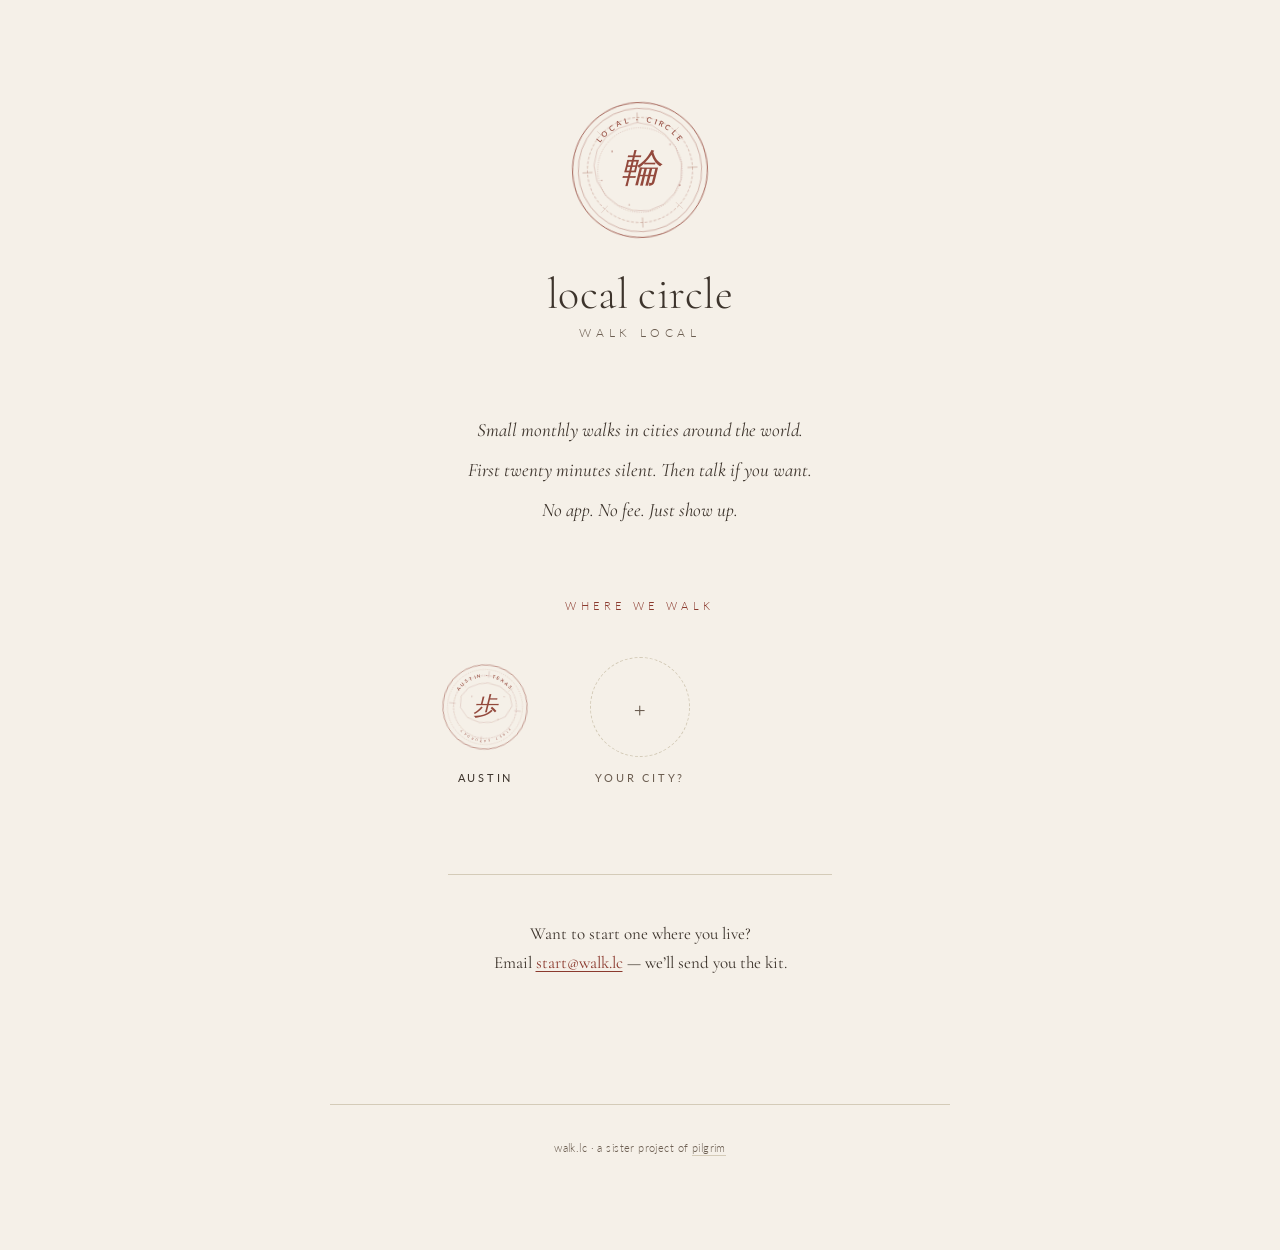
==== index.html @ 9b07ef4e "Scaffold walk.lc — homepage, Austin city page, BYO kit Implementation step 1 of the spec at ~/.claud" ====
<!DOCTYPE html>
<html lang="en">
<head>
  <meta charset="UTF-8">
  <meta name="viewport" content="width=device-width, initial-scale=1.0">
  <title>Local Circle — small monthly walks</title>
  <meta name="description" content="Local Circle. Small monthly walks in cities around the world. First twenty minutes silent. Then talk if you want. No app. No fee. Just show up.">

  <link rel="canonical" href="https://walk.lc">

  <meta property="og:title" content="Local Circle">
  <meta property="og:description" content="Small monthly walks in cities around the world. First twenty minutes silent. Then talk if you want. No app. No fee. Just show up.">
  <meta property="og:type" content="website">
  <meta property="og:url" content="https://walk.lc">

  <meta name="twitter:card" content="summary_large_image">
  <meta name="twitter:title" content="Local Circle">
  <meta name="twitter:description" content="Small monthly walks in cities around the world.">

  <link rel="preconnect" href="https://fonts.googleapis.com">
  <link rel="preconnect" href="https://fonts.gstatic.com" crossorigin>
  <link href="https://fonts.googleapis.com/css2?family=Cormorant+Garamond:ital,wght@0,300;0,400;1,400&family=Lato:wght@300;400;600&display=swap" rel="stylesheet">

  <link rel="stylesheet" href="/css/site.css">
</head>
<body>

  <!-- Inline SVG seal definitions. Static placeholders for v1; replaced by
       js/seal.js procedural renderer in implementation step 2. -->
  <svg width="0" height="0" style="position:absolute" aria-hidden="true">
    <defs>
      <filter id="brushy" x="-10%" y="-10%" width="120%" height="120%">
        <feTurbulence type="turbulence" baseFrequency="0.04" numOctaves="3" seed="11"/>
        <feDisplacementMap in="SourceGraphic" scale="1.5"/>
      </filter>

      <!-- Master seal: 輪 (circle/ring) at center, "LOCAL · CIRCLE" on top arc -->
      <symbol id="seal-master" viewBox="0 0 280 280">
        <g filter="url(#brushy)" transform="rotate(-3 140 140)">
          <circle cx="140" cy="140" r="118" fill="none" stroke="#8B3A2E" stroke-width="1.6" opacity="0.85"/>
          <circle cx="140" cy="140" r="108" fill="none" stroke="#8B3A2E" stroke-width="0.9" opacity="0.65"/>
          <circle cx="140" cy="140" r="92"  fill="none" stroke="#8B3A2E" stroke-width="0.9" opacity="0.55" stroke-dasharray="5 3"/>
          <circle cx="140" cy="140" r="74"  fill="none" stroke="#8B3A2E" stroke-width="0.7" opacity="0.45" stroke-dasharray="2 2"/>

          <line x1="140" y1="40"  x2="140" y2="56"  stroke="#8B3A2E" stroke-width="0.9" opacity="0.6" stroke-linecap="round"/>
          <line x1="140" y1="224" x2="140" y2="240" stroke="#8B3A2E" stroke-width="0.9" opacity="0.6" stroke-linecap="round"/>
          <line x1="40"  y1="140" x2="56"  y2="140" stroke="#8B3A2E" stroke-width="0.9" opacity="0.6" stroke-linecap="round"/>
          <line x1="224" y1="140" x2="240" y2="140" stroke="#8B3A2E" stroke-width="0.9" opacity="0.6" stroke-linecap="round"/>
          <line x1="69"  y1="69"  x2="80"  y2="80"  stroke="#8B3A2E" stroke-width="0.6" opacity="0.45" stroke-linecap="round"/>
          <line x1="200" y1="80"  x2="211" y2="69"  stroke="#8B3A2E" stroke-width="0.6" opacity="0.45" stroke-linecap="round"/>
          <line x1="69"  y1="211" x2="80"  y2="200" stroke="#8B3A2E" stroke-width="0.6" opacity="0.45" stroke-linecap="round"/>
          <line x1="200" y1="200" x2="211" y2="211" stroke="#8B3A2E" stroke-width="0.6" opacity="0.45" stroke-linecap="round"/>

          <polygon points="140,57 165,63 187,80 204,103 213,131 211,160 198,184 178,202 152,212 124,210 99,200 78,182 64,156 60,128 67,101 84,79 107,65 134,58"
                   fill="none" stroke="#8B3A2E" stroke-width="0.7" opacity="0.5"/>

          <circle cx="93"  cy="105" r="1.6" fill="#8B3A2E" opacity="0.45"/>
          <circle cx="195" cy="98"  r="1.4" fill="#8B3A2E" opacity="0.4"/>
          <circle cx="208" cy="170" r="1.6" fill="#8B3A2E" opacity="0.45"/>
          <circle cx="118" cy="200" r="1.4" fill="#8B3A2E" opacity="0.4"/>
          <circle cx="72"  cy="155" r="1.4" fill="#8B3A2E" opacity="0.4"/>
        </g>

        <text fill="#8B3A2E" font-family="Lato, system-ui, sans-serif" font-size="13" letter-spacing="5" font-weight="600" opacity="0.85">
          <textPath href="#seal-master-rim-top" startOffset="50%" text-anchor="middle">LOCAL  ·  CIRCLE</textPath>
        </text>
        <text x="140" y="160" text-anchor="middle" fill="#8B3A2E" font-family="'Cormorant Garamond', Georgia, serif" font-size="68" font-style="italic" filter="url(#brushy)" opacity="0.92">輪</text>
        <path id="seal-master-rim-top" d="M 56,140 A 84,84 0 0,1 224,140" fill="none"/>
      </symbol>

      <!-- Austin city seal: 歩 (walk) at center, "AUSTIN · TEXAS" on top arc, "FIRST SATURDAY" on bottom -->
      <symbol id="seal-austin" viewBox="0 0 280 280">
        <g filter="url(#brushy)" transform="rotate(7 140 140)">
          <circle cx="140" cy="140" r="118" fill="none" stroke="#8B3A2E" stroke-width="1.6" opacity="0.85"/>
          <circle cx="140" cy="140" r="105" fill="none" stroke="#8B3A2E" stroke-width="0.7" opacity="0.55" stroke-dasharray="3 3"/>
          <circle cx="140" cy="140" r="88"  fill="none" stroke="#8B3A2E" stroke-width="0.9" opacity="0.55" stroke-dasharray="6 2"/>

          <line x1="140" y1="40"  x2="140" y2="56"  stroke="#8B3A2E" stroke-width="0.9" opacity="0.6" stroke-linecap="round"/>
          <line x1="140" y1="224" x2="140" y2="240" stroke="#8B3A2E" stroke-width="0.9" opacity="0.6" stroke-linecap="round"/>
          <line x1="40"  y1="140" x2="56"  y2="140" stroke="#8B3A2E" stroke-width="0.9" opacity="0.6" stroke-linecap="round"/>
          <line x1="224" y1="140" x2="240" y2="140" stroke="#8B3A2E" stroke-width="0.9" opacity="0.6" stroke-linecap="round"/>
          <line x1="69"  y1="80"  x2="80"  y2="91"  stroke="#8B3A2E" stroke-width="0.6" opacity="0.45" stroke-linecap="round"/>
          <line x1="200" y1="89"  x2="211" y2="78"  stroke="#8B3A2E" stroke-width="0.6" opacity="0.45" stroke-linecap="round"/>

          <!-- Lady Bird Lake-shaped polygon -->
          <polygon points="140,72 175,78 205,98 215,128 200,160 165,180 130,185 95,175 72,150 70,118 88,92 115,78"
                   fill="none" stroke="#8B3A2E" stroke-width="0.8" opacity="0.55"/>

          <circle cx="100" cy="115" r="1.6" fill="#8B3A2E" opacity="0.45"/>
          <circle cx="190" cy="105" r="1.4" fill="#8B3A2E" opacity="0.4"/>
          <circle cx="180" cy="170" r="1.4" fill="#8B3A2E" opacity="0.4"/>
        </g>

        <text fill="#8B3A2E" font-family="Lato, system-ui, sans-serif" font-size="13" letter-spacing="5" font-weight="600" opacity="0.85">
          <textPath href="#seal-austin-rim-top" startOffset="50%" text-anchor="middle">AUSTIN  ·  TEXAS</textPath>
        </text>
        <text fill="#8B3A2E" font-family="Lato, system-ui, sans-serif" font-size="9" letter-spacing="6" font-weight="500" opacity="0.7">
          <textPath href="#seal-austin-rim-bot" startOffset="50%" text-anchor="middle">FIRST SATURDAY</textPath>
        </text>
        <text x="140" y="160" text-anchor="middle" fill="#8B3A2E" font-family="'Cormorant Garamond', Georgia, serif" font-size="68" font-style="italic" filter="url(#brushy)" opacity="0.92">歩</text>
        <path id="seal-austin-rim-top" d="M 56,140 A 84,84 0 0,1 224,140" fill="none"/>
        <path id="seal-austin-rim-bot" d="M 224,148 A 84,84 0 0,1 56,148" fill="none"/>
      </symbol>
    </defs>
  </svg>

  <main>

    <header class="hero">
      <svg class="hero-seal seal-master" role="img" aria-label="Local Circle seal"><use href="#seal-master"/></svg>
      <h1>local circle</h1>
      <p class="tagline">walk local</p>
    </header>

    <section class="manifesto">
      <p>Small monthly walks in cities around the world.</p>
      <p>First twenty minutes silent. Then talk if you want.</p>
      <p>No app. No fee. Just show up.</p>
    </section>

    <p class="section-label">where we walk</p>

    <div class="city-grid">
      <a class="city-tile" href="/austin/">
        <svg class="city-tile-seal" role="img" aria-label="Austin circle seal"><use href="#seal-austin"/></svg>
        <div class="city-tile-name">Austin</div>
      </a>
      <div class="city-tile empty" aria-hidden="true">
        <div class="city-tile-seal">+</div>
        <div class="city-tile-name">Your city?</div>
      </div>
    </div>

    <p class="start-cta">
      Want to start one where you live?<br>
      Email <a href="mailto:start@walk.lc">start@walk.lc</a> &mdash; we&rsquo;ll send you the kit.
    </p>

  </main>

  <footer>
    <p>walk.lc &middot; a sister project of <a href="https://pilgrimapp.org">pilgrim</a></p>
  </footer>

</body>
</html>
---- css/site.css ----
/* walk.lc — Local Circle. Warm-rust sibling to pilgrim-landing.
   Self-contained. Mirrors the typographic conventions of pilgrim-landing/circles.css. */

:root {
  /* Ink */
  --ink:       #2C241E;
  --ink-soft:  #3D342C;
  --ink-fog:   #6B5D50;

  /* Ground */
  --paper:     #F5F0E8;
  --paper-dim: #EFE7D5;
  --rule:      #D4CBB8;

  /* Accent — warm rust (cinnabar/sumi). The communal-sibling counterpart
     to pilgrim's cool sage. Used on seals and small accents only. */
  --accent:        #8B3A2E;
  --accent-tint:   rgba(139, 58, 46, 0.04);
  --accent-tint-2: rgba(139, 58, 46, 0.08);

  /* Type */
  --serif: "Cormorant Garamond", Georgia, "Times New Roman", serif;
  --sans:  "Lato", -apple-system, system-ui, sans-serif;

  /* Rhythm */
  --measure: 620px;
  --gutter:  clamp(24px, 5vw, 48px);
  --leading: 1.55;
}

@media (prefers-color-scheme: dark) {
  :root {
    --ink:           #EDE4CF;
    --ink-soft:      #D8CCAF;
    --ink-fog:       #958A7A;
    --paper:         #1E1913;
    --paper-dim:     #251F17;
    --rule:          #3A2F22;
    --accent:        #C8635A;
    --accent-tint:   rgba(200, 99, 90, 0.06);
    --accent-tint-2: rgba(200, 99, 90, 0.10);
  }
}

html {
  background: var(--paper);
}

body {
  background: var(--paper);
  color: var(--ink);
  font-family: var(--serif);
  font-size: 18px;
  line-height: var(--leading);
  -webkit-font-smoothing: antialiased;
  text-rendering: optimizeLegibility;
  margin: 0;
  padding: clamp(64px, 10vh, 140px) var(--gutter);
}

main {
  max-width: var(--measure);
  margin: 0 auto;
}

/* ----- Typography ----- */

h1 {
  font-size: clamp(32px, 6vw, 44px);
  line-height: 1.1;
  font-weight: 300;
  letter-spacing: 0.01em;
  color: var(--ink-soft);
  text-align: center;
  margin: 0;
}

h2 {
  font-size: clamp(18px, 2.4vw, 22px);
  line-height: 1.3;
  font-weight: 400;
  font-style: italic;
  color: var(--ink-soft);
  margin: 0 0 1.2em;
}

p {
  margin: 0 0 1em;
}

a {
  color: var(--accent);
  text-decoration: underline;
  text-underline-offset: 3px;
  text-decoration-thickness: 0.5px;
}

a:hover {
  text-decoration-thickness: 1px;
}

/* ----- Hero (homepage and city pages share these) ----- */

.hero {
  text-align: center;
  margin-bottom: clamp(48px, 8vh, 80px);
}

.hero-seal {
  display: block;
  margin: 0 auto 1.25rem;
}

.hero .seal-master    { width: clamp(120px, 20vw, 160px); height: clamp(120px, 20vw, 160px); }
.hero .seal-city      { width: clamp(160px, 26vw, 200px); height: clamp(160px, 26vw, 200px); }

.tagline {
  font-family: var(--sans);
  font-weight: 300;
  font-size: 12px;
  letter-spacing: 0.4em;
  text-transform: uppercase;
  color: var(--ink-fog);
  margin: 0.5em 0 0;
}

.subtitle {
  font-family: var(--sans);
  font-weight: 300;
  font-size: 12px;
  letter-spacing: 0.3em;
  text-transform: uppercase;
  color: var(--ink-fog);
  margin: 0.4em 0 0;
}

/* ----- Manifesto ----- */

.manifesto {
  text-align: center;
  font-size: clamp(17px, 1.8vw, 19px);
  font-style: italic;
  color: var(--ink-soft);
  max-width: 28rem;
  margin: clamp(32px, 5vh, 56px) auto;
  line-height: 1.6;
}

.manifesto p { margin: 0 0 0.5em; }
.manifesto p:last-child { margin-bottom: 0; }

/* ----- Section labels ----- */

.section-label {
  font-family: var(--sans);
  font-weight: 300;
  font-size: 11px;
  letter-spacing: 0.4em;
  text-transform: uppercase;
  color: var(--accent);
  text-align: center;
  margin: clamp(48px, 8vh, 80px) 0 clamp(20px, 3vh, 32px);
}

/* ----- City seal grid (homepage) ----- */

.city-grid {
  display: grid;
  grid-template-columns: repeat(3, 1fr);
  gap: clamp(8px, 2vw, 16px);
  max-width: 28rem;
  margin: 0 auto;
}

@media (max-width: 480px) {
  .city-grid { grid-template-columns: repeat(2, 1fr); }
}

.city-tile {
  text-align: center;
  padding: 1rem 0.5rem;
  border-radius: 4px;
  text-decoration: none;
  color: inherit;
  transition: background 0.2s;
}

.city-tile:hover { background: var(--accent-tint); text-decoration: none; }

.city-tile-seal {
  width: clamp(80px, 16vw, 100px);
  height: clamp(80px, 16vw, 100px);
  display: block;
  margin: 0 auto 0.75rem;
}

.city-tile-name {
  font-family: var(--sans);
  font-weight: 400;
  font-size: 11px;
  letter-spacing: 0.25em;
  text-transform: uppercase;
  color: var(--ink-soft);
}

.city-tile.empty .city-tile-seal {
  border: 1.5px dashed var(--rule);
  border-radius: 50%;
  display: flex;
  align-items: center;
  justify-content: center;
  font-family: var(--serif);
  font-size: 1.8rem;
  color: var(--ink-fog);
  font-weight: 300;
  box-sizing: border-box;
}

.city-tile.empty .city-tile-name { color: var(--ink-fog); }

/* ----- Start CTA (homepage) ----- */

.start-cta {
  text-align: center;
  font-size: clamp(15px, 1.6vw, 17px);
  color: var(--ink-soft);
  margin: clamp(48px, 8vh, 80px) auto 0;
  padding-top: clamp(32px, 5vh, 48px);
  border-top: 1px solid var(--rule);
  max-width: 24rem;
  line-height: 1.7;
}

/* ----- City page: poetry ----- */

.poetry {
  text-align: center;
  font-style: italic;
  font-size: clamp(17px, 1.8vw, 19px);
  color: var(--ink-soft);
  margin: clamp(40px, 6vh, 64px) auto;
  max-width: 26rem;
  line-height: 1.6;
}

.poetry .attribution {
  display: block;
  font-style: normal;
  font-family: var(--sans);
  font-weight: 300;
  font-size: 11px;
  letter-spacing: 0.25em;
  text-transform: uppercase;
  color: var(--accent);
  margin-top: 0.9rem;
}

/* ----- City page: rule + next walk ----- */

.rule-block {
  text-align: center;
  margin: clamp(40px, 6vh, 64px) 0;
}

.rule-block .rule {
  font-size: clamp(18px, 2vw, 21px);
  color: var(--ink);
  max-width: 22rem;
  margin: 0 auto 0.6em;
  line-height: 1.5;
}

.rule-block .next {
  font-family: var(--sans);
  font-weight: 400;
  font-size: 12px;
  letter-spacing: 0.3em;
  text-transform: uppercase;
  color: var(--accent);
  margin: 0;
}

.rule-block .meta {
  font-family: var(--sans);
  font-weight: 300;
  font-size: 12px;
  letter-spacing: 0.04em;
  color: var(--ink-fog);
  margin-top: 0.6em;
}

.rule-block .meta a {
  color: var(--ink-fog);
  text-decoration: none;
  border-bottom: 1px solid var(--rule);
  padding-bottom: 1px;
}

/* ----- City page: practical block ----- */

.practical {
  background: var(--accent-tint);
  border-radius: 4px;
  padding: clamp(20px, 3vh, 28px) clamp(20px, 3vw, 32px);
  margin: clamp(32px, 5vh, 48px) 0;
  font-family: var(--sans);
  font-weight: 300;
  font-size: 14px;
  line-height: 1.7;
  color: var(--ink-soft);
}

.practical dl { margin: 0; }

.practical dt {
  text-transform: uppercase;
  letter-spacing: 0.25em;
  font-size: 10px;
  font-weight: 400;
  color: var(--accent);
  margin-top: 1em;
}

.practical dt:first-child { margin-top: 0; }

.practical dd {
  margin: 0.2em 0 0;
  font-size: 14px;
}

.practical .secondary {
  font-size: 11px;
  letter-spacing: 0.04em;
  color: var(--ink-fog);
  margin-top: 0.3em;
}

.practical .secondary a {
  color: var(--ink-fog);
  text-decoration: none;
  border-bottom: 1px solid var(--rule);
  padding-bottom: 1px;
}

.practical .phone {
  font-variant-numeric: tabular-nums;
  white-space: nowrap;
}

/* ----- City page: subscribe CTA ----- */

.subscribe-cta {
  text-align: center;
  font-family: var(--sans);
  font-weight: 300;
  font-size: 14px;
  color: var(--ink-soft);
  margin: clamp(32px, 5vh, 48px) auto 0;
  line-height: 1.8;
  max-width: 26rem;
}

.subscribe-cta .quiet {
  font-size: 11px;
  letter-spacing: 0.04em;
  color: var(--ink-fog);
}

/* ----- Start page (BYO kit) ----- */

.kit-section {
  margin-top: clamp(48px, 8vh, 80px);
}

.kit-section h2 {
  font-style: italic;
  text-align: left;
}

.kit-section p,
.kit-section li {
  font-size: clamp(16px, 1.7vw, 18px);
  color: var(--ink-soft);
}

.kit-section ul {
  list-style: none;
  padding: 0;
  margin: 0;
}

.kit-section li {
  margin: 0 0 0.9em;
  padding-left: 1.2em;
  position: relative;
}

.kit-section li::before {
  content: "·";
  position: absolute;
  left: 0;
  color: var(--accent);
  font-size: 1.6em;
  line-height: 1;
  top: -0.05em;
}

.kit-section .template {
  background: var(--accent-tint);
  border-left: 2px solid var(--accent);
  padding: 1em 1.25em;
  margin: 1em 0;
  font-family: var(--sans);
  font-weight: 300;
  font-size: 14px;
  white-space: pre-wrap;
  color: var(--ink-soft);
}

/* ----- Footer ----- */

footer {
  max-width: var(--measure);
  margin: clamp(96px, 14vh, 160px) auto 0;
  padding-top: 2em;
  border-top: 1px solid var(--rule);
  text-align: center;
}

footer p {
  font-family: var(--sans);
  font-weight: 300;
  font-size: 10.5px;
  line-height: 1.4;
  letter-spacing: 0.04em;
  color: var(--ink-fog);
  text-transform: lowercase;
  margin: 0 0 0.4em;
}

footer a {
  color: var(--ink-fog);
  text-decoration: none;
  border-bottom: 1px solid var(--rule);
  padding-bottom: 1px;
}

/* ----- Reduced motion ----- */

@media (prefers-reduced-motion: reduce) {
  * {
    animation-duration: 0s !important;
    transition-duration: 0s !important;
  }
}
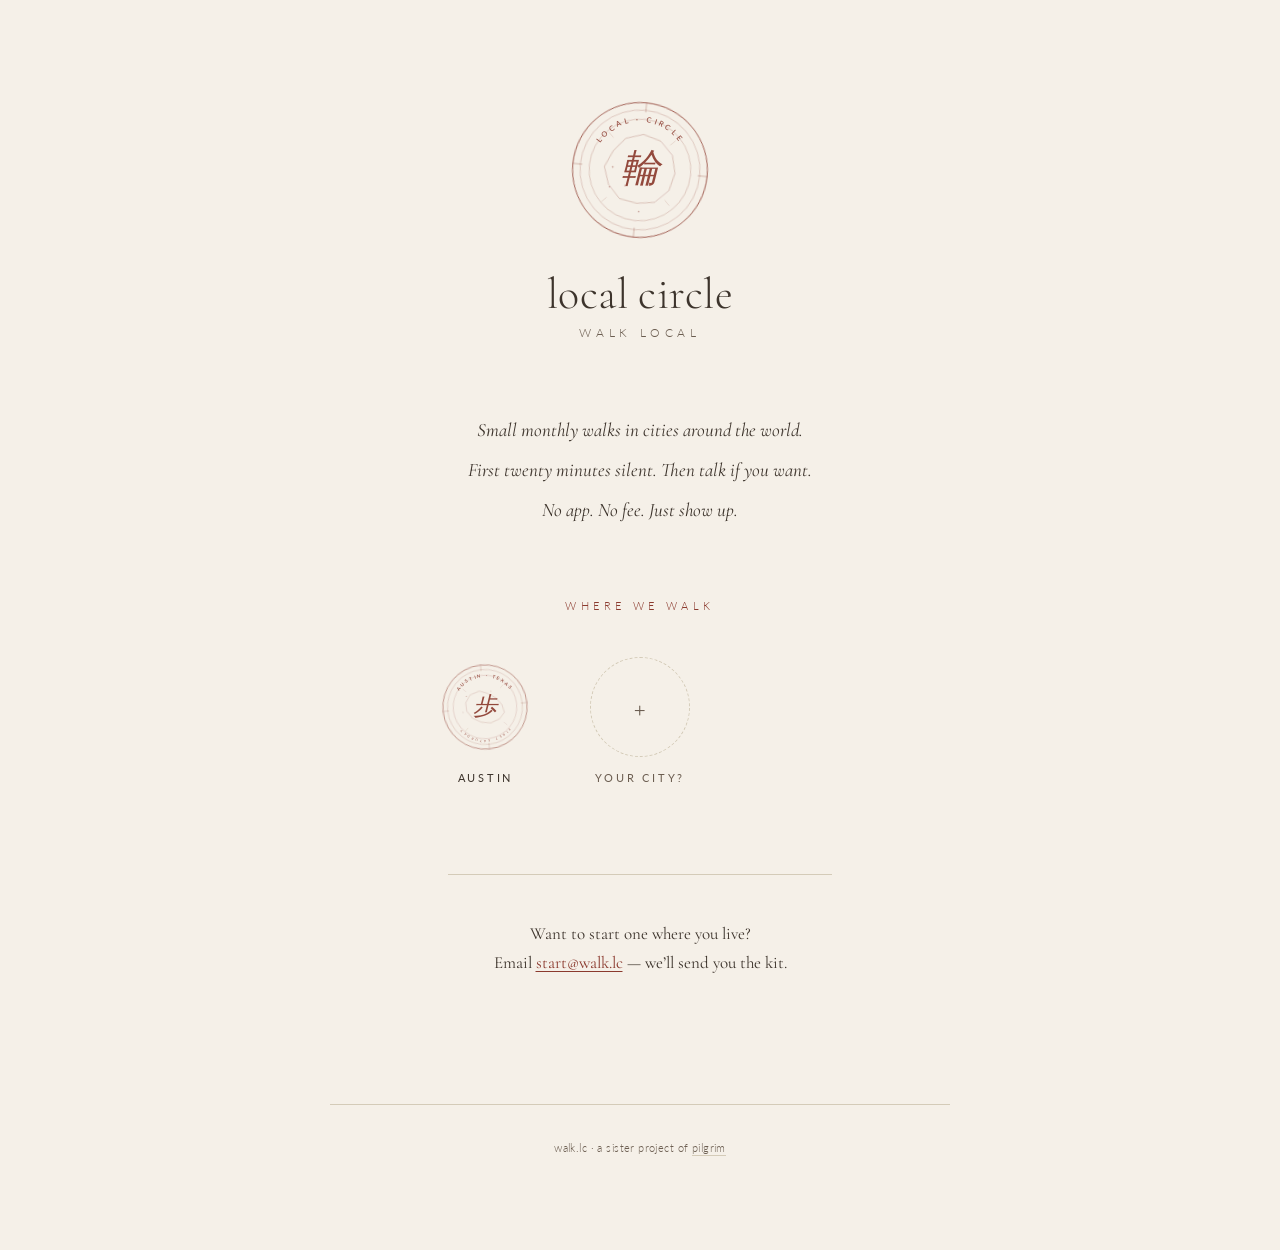
==== commit 8d5db976: "Port procedural seal renderer Implementation step 2: replace the inline static SVG seals with js/sea" ====
--- a/index.html
+++ b/index.html
@@ -25,89 +25,10 @@
 </head>
 <body>
 
-  <!-- Inline SVG seal definitions. Static placeholders for v1; replaced by
-       js/seal.js procedural renderer in implementation step 2. -->
-  <svg width="0" height="0" style="position:absolute" aria-hidden="true">
-    <defs>
-      <filter id="brushy" x="-10%" y="-10%" width="120%" height="120%">
-        <feTurbulence type="turbulence" baseFrequency="0.04" numOctaves="3" seed="11"/>
-        <feDisplacementMap in="SourceGraphic" scale="1.5"/>
-      </filter>
-
-      <!-- Master seal: 輪 (circle/ring) at center, "LOCAL · CIRCLE" on top arc -->
-      <symbol id="seal-master" viewBox="0 0 280 280">
-        <g filter="url(#brushy)" transform="rotate(-3 140 140)">
-          <circle cx="140" cy="140" r="118" fill="none" stroke="#8B3A2E" stroke-width="1.6" opacity="0.85"/>
-          <circle cx="140" cy="140" r="108" fill="none" stroke="#8B3A2E" stroke-width="0.9" opacity="0.65"/>
-          <circle cx="140" cy="140" r="92"  fill="none" stroke="#8B3A2E" stroke-width="0.9" opacity="0.55" stroke-dasharray="5 3"/>
-          <circle cx="140" cy="140" r="74"  fill="none" stroke="#8B3A2E" stroke-width="0.7" opacity="0.45" stroke-dasharray="2 2"/>
-
-          <line x1="140" y1="40"  x2="140" y2="56"  stroke="#8B3A2E" stroke-width="0.9" opacity="0.6" stroke-linecap="round"/>
-          <line x1="140" y1="224" x2="140" y2="240" stroke="#8B3A2E" stroke-width="0.9" opacity="0.6" stroke-linecap="round"/>
-          <line x1="40"  y1="140" x2="56"  y2="140" stroke="#8B3A2E" stroke-width="0.9" opacity="0.6" stroke-linecap="round"/>
-          <line x1="224" y1="140" x2="240" y2="140" stroke="#8B3A2E" stroke-width="0.9" opacity="0.6" stroke-linecap="round"/>
-          <line x1="69"  y1="69"  x2="80"  y2="80"  stroke="#8B3A2E" stroke-width="0.6" opacity="0.45" stroke-linecap="round"/>
-          <line x1="200" y1="80"  x2="211" y2="69"  stroke="#8B3A2E" stroke-width="0.6" opacity="0.45" stroke-linecap="round"/>
-          <line x1="69"  y1="211" x2="80"  y2="200" stroke="#8B3A2E" stroke-width="0.6" opacity="0.45" stroke-linecap="round"/>
-          <line x1="200" y1="200" x2="211" y2="211" stroke="#8B3A2E" stroke-width="0.6" opacity="0.45" stroke-linecap="round"/>
-
-          <polygon points="140,57 165,63 187,80 204,103 213,131 211,160 198,184 178,202 152,212 124,210 99,200 78,182 64,156 60,128 67,101 84,79 107,65 134,58"
-                   fill="none" stroke="#8B3A2E" stroke-width="0.7" opacity="0.5"/>
-
-          <circle cx="93"  cy="105" r="1.6" fill="#8B3A2E" opacity="0.45"/>
-          <circle cx="195" cy="98"  r="1.4" fill="#8B3A2E" opacity="0.4"/>
-          <circle cx="208" cy="170" r="1.6" fill="#8B3A2E" opacity="0.45"/>
-          <circle cx="118" cy="200" r="1.4" fill="#8B3A2E" opacity="0.4"/>
-          <circle cx="72"  cy="155" r="1.4" fill="#8B3A2E" opacity="0.4"/>
-        </g>
-
-        <text fill="#8B3A2E" font-family="Lato, system-ui, sans-serif" font-size="13" letter-spacing="5" font-weight="600" opacity="0.85">
-          <textPath href="#seal-master-rim-top" startOffset="50%" text-anchor="middle">LOCAL  ·  CIRCLE</textPath>
-        </text>
-        <text x="140" y="160" text-anchor="middle" fill="#8B3A2E" font-family="'Cormorant Garamond', Georgia, serif" font-size="68" font-style="italic" filter="url(#brushy)" opacity="0.92">輪</text>
-        <path id="seal-master-rim-top" d="M 56,140 A 84,84 0 0,1 224,140" fill="none"/>
-      </symbol>
-
-      <!-- Austin city seal: 歩 (walk) at center, "AUSTIN · TEXAS" on top arc, "FIRST SATURDAY" on bottom -->
-      <symbol id="seal-austin" viewBox="0 0 280 280">
-        <g filter="url(#brushy)" transform="rotate(7 140 140)">
-          <circle cx="140" cy="140" r="118" fill="none" stroke="#8B3A2E" stroke-width="1.6" opacity="0.85"/>
-          <circle cx="140" cy="140" r="105" fill="none" stroke="#8B3A2E" stroke-width="0.7" opacity="0.55" stroke-dasharray="3 3"/>
-          <circle cx="140" cy="140" r="88"  fill="none" stroke="#8B3A2E" stroke-width="0.9" opacity="0.55" stroke-dasharray="6 2"/>
-
-          <line x1="140" y1="40"  x2="140" y2="56"  stroke="#8B3A2E" stroke-width="0.9" opacity="0.6" stroke-linecap="round"/>
-          <line x1="140" y1="224" x2="140" y2="240" stroke="#8B3A2E" stroke-width="0.9" opacity="0.6" stroke-linecap="round"/>
-          <line x1="40"  y1="140" x2="56"  y2="140" stroke="#8B3A2E" stroke-width="0.9" opacity="0.6" stroke-linecap="round"/>
-          <line x1="224" y1="140" x2="240" y2="140" stroke="#8B3A2E" stroke-width="0.9" opacity="0.6" stroke-linecap="round"/>
-          <line x1="69"  y1="80"  x2="80"  y2="91"  stroke="#8B3A2E" stroke-width="0.6" opacity="0.45" stroke-linecap="round"/>
-          <line x1="200" y1="89"  x2="211" y2="78"  stroke="#8B3A2E" stroke-width="0.6" opacity="0.45" stroke-linecap="round"/>
-
-          <!-- Lady Bird Lake-shaped polygon -->
-          <polygon points="140,72 175,78 205,98 215,128 200,160 165,180 130,185 95,175 72,150 70,118 88,92 115,78"
-                   fill="none" stroke="#8B3A2E" stroke-width="0.8" opacity="0.55"/>
-
-          <circle cx="100" cy="115" r="1.6" fill="#8B3A2E" opacity="0.45"/>
-          <circle cx="190" cy="105" r="1.4" fill="#8B3A2E" opacity="0.4"/>
-          <circle cx="180" cy="170" r="1.4" fill="#8B3A2E" opacity="0.4"/>
-        </g>
-
-        <text fill="#8B3A2E" font-family="Lato, system-ui, sans-serif" font-size="13" letter-spacing="5" font-weight="600" opacity="0.85">
-          <textPath href="#seal-austin-rim-top" startOffset="50%" text-anchor="middle">AUSTIN  ·  TEXAS</textPath>
-        </text>
-        <text fill="#8B3A2E" font-family="Lato, system-ui, sans-serif" font-size="9" letter-spacing="6" font-weight="500" opacity="0.7">
-          <textPath href="#seal-austin-rim-bot" startOffset="50%" text-anchor="middle">FIRST SATURDAY</textPath>
-        </text>
-        <text x="140" y="160" text-anchor="middle" fill="#8B3A2E" font-family="'Cormorant Garamond', Georgia, serif" font-size="68" font-style="italic" filter="url(#brushy)" opacity="0.92">歩</text>
-        <path id="seal-austin-rim-top" d="M 56,140 A 84,84 0 0,1 224,140" fill="none"/>
-        <path id="seal-austin-rim-bot" d="M 224,148 A 84,84 0 0,1 56,148" fill="none"/>
-      </symbol>
-    </defs>
-  </svg>
-
   <main>
 
     <header class="hero">
-      <svg class="hero-seal seal-master" role="img" aria-label="Local Circle seal"><use href="#seal-master"/></svg>
+      <div class="hero-seal seal-master" data-seal="master"></div>
       <h1>local circle</h1>
       <p class="tagline">walk local</p>
     </header>
@@ -120,11 +41,8 @@
 
     <p class="section-label">where we walk</p>
 
-    <div class="city-grid">
-      <a class="city-tile" href="/austin/">
-        <svg class="city-tile-seal" role="img" aria-label="Austin circle seal"><use href="#seal-austin"/></svg>
-        <div class="city-tile-name">Austin</div>
-      </a>
+    <div class="city-grid" id="city-grid">
+      <!-- City tiles rendered from #cities-data -->
       <div class="city-tile empty" aria-hidden="true">
         <div class="city-tile-seal">+</div>
         <div class="city-tile-name">Your city?</div>
@@ -142,5 +60,76 @@
     <p>walk.lc &middot; a sister project of <a href="https://pilgrimapp.org">pilgrim</a></p>
   </footer>
 
+  <script id="cities-data" type="application/json">
+    [
+      {
+        "slug": "austin",
+        "name": "Austin",
+        "state": "Texas",
+        "kanji": "歩",
+        "lat": 30.27,
+        "lng": -97.74,
+        "loop": [
+          [30.2728, -97.7506],
+          [30.2716, -97.7475],
+          [30.2691, -97.7437],
+          [30.2658, -97.7414],
+          [30.2625, -97.7407],
+          [30.2599, -97.7430],
+          [30.2585, -97.7470],
+          [30.2592, -97.7510],
+          [30.2613, -97.7547],
+          [30.2647, -97.7569],
+          [30.2683, -97.7570],
+          [30.2715, -97.7548]
+        ],
+        "cadence": { "pattern": "first-saturday", "time": "08:00", "tz": "America/Chicago" }
+      }
+    ]
+  </script>
+
+  <script src="/js/seal.js"></script>
+  <script>
+    // Render the homepage city tiles from #cities-data using the seal renderer.
+    (function() {
+      function ready(cb) {
+        if (document.readyState === 'loading') {
+          document.addEventListener('DOMContentLoaded', cb);
+        } else {
+          cb();
+        }
+      }
+      ready(function() {
+        var dataEl = document.getElementById('cities-data');
+        var grid   = document.getElementById('city-grid');
+        if (!dataEl || !grid || !window.LocalCircleSeal) return;
+
+        var cities;
+        try { cities = JSON.parse(dataEl.textContent); }
+        catch (err) { console.error('[homepage] failed to parse cities-data:', err); return; }
+
+        var emptyTile = grid.querySelector('.city-tile.empty');
+
+        cities.forEach(function(city) {
+          var tile = document.createElement('a');
+          tile.className = 'city-tile';
+          tile.href = '/' + city.slug + '/';
+
+          var sealHolder = document.createElement('div');
+          sealHolder.className = 'city-tile-seal';
+          tile.appendChild(sealHolder);
+
+          var name = document.createElement('div');
+          name.className = 'city-tile-name';
+          name.textContent = city.name;
+          tile.appendChild(name);
+
+          grid.insertBefore(tile, emptyTile);
+          window.LocalCircleSeal.renderCitySeal(sealHolder, city);
+        });
+      });
+    })();
+  </script>
+
 </body>
 </html>
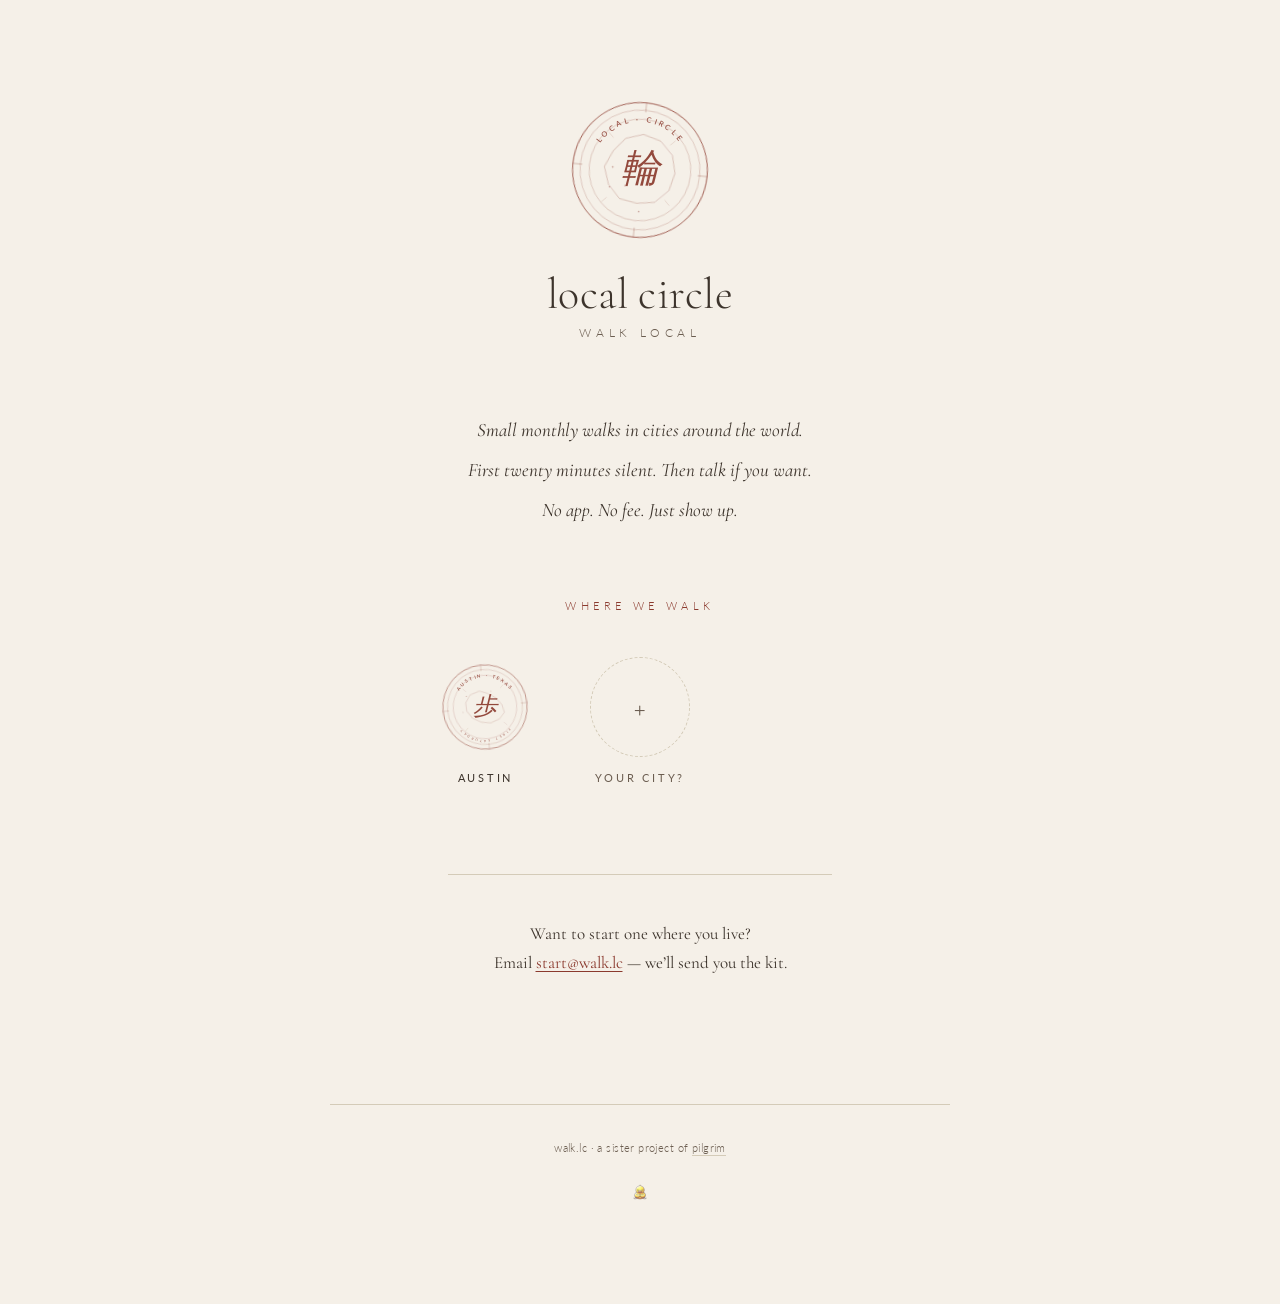
==== commit 8e4b6859: "Add rubberduck footer easter egg + /rubberduck/ mirror page Tiny duck icon in the homepage footer (s" ====
--- a/index.html
+++ b/index.html
@@ -6,29 +6,60 @@
   <title>Local Circle — small monthly walks</title>
   <meta name="description" content="Local Circle. Small monthly walks in cities around the world. First twenty minutes silent. Then talk if you want. No app. No fee. Just show up.">
 
-  <link rel="canonical" href="https://walk.lc">
+  <link rel="canonical" href="https://walk.lc/">
 
   <meta property="og:title" content="Local Circle">
   <meta property="og:description" content="Small monthly walks in cities around the world. First twenty minutes silent. Then talk if you want. No app. No fee. Just show up.">
   <meta property="og:type" content="website">
-  <meta property="og:url" content="https://walk.lc">
+  <meta property="og:url" content="https://walk.lc/">
+  <meta property="og:site_name" content="Local Circle">
+  <meta property="og:locale" content="en_US">
+  <meta property="og:image" content="https://walk.lc/assets/og/walk-lc.png">
+  <meta property="og:image:width" content="1200">
+  <meta property="og:image:height" content="630">
+  <meta property="og:image:alt" content="Local Circle — small monthly walks in cities around the world">
 
   <meta name="twitter:card" content="summary_large_image">
   <meta name="twitter:title" content="Local Circle">
   <meta name="twitter:description" content="Small monthly walks in cities around the world.">
+  <meta name="twitter:image" content="https://walk.lc/assets/og/walk-lc.png">
+  <meta name="twitter:image:alt" content="Local Circle — small monthly walks in cities around the world">
+
+  <link rel="icon" href="/assets/favicon.svg" type="image/svg+xml">
+  <link rel="icon" href="/assets/favicon-32.png" sizes="32x32" type="image/png">
+  <link rel="icon" href="/assets/favicon-16.png" sizes="16x16" type="image/png">
+  <link rel="apple-touch-icon" href="/assets/apple-touch-icon.png">
 
   <link rel="preconnect" href="https://fonts.googleapis.com">
   <link rel="preconnect" href="https://fonts.gstatic.com" crossorigin>
   <link href="https://fonts.googleapis.com/css2?family=Cormorant+Garamond:ital,wght@0,300;0,400;1,400&family=Lato:wght@300;400;600&display=swap" rel="stylesheet">
 
   <link rel="stylesheet" href="/css/site.css">
+
+  <link rel="sitemap" type="application/xml" href="/sitemap.xml">
+
+  <script type="application/ld+json">
+  {
+    "@context": "https://schema.org",
+    "@type": "Organization",
+    "name": "Local Circle",
+    "alternateName": "Walk Local",
+    "url": "https://walk.lc/",
+    "logo": "https://walk.lc/assets/apple-touch-icon.png",
+    "description": "Small monthly walks in cities around the world. First twenty minutes silent. Then talk if you want.",
+    "sameAs": ["https://pilgrimapp.org"],
+    "email": "start@walk.lc"
+  }
+  </script>
+
+  <script defer src="https://analytics.walktalkmeditate.org/script.js" data-website-id="1ba0555d-f610-4cc4-bd1d-35c4b710ee3e"></script>
 </head>
 <body>
 
   <main>
 
     <header class="hero">
-      <div class="hero-seal seal-master" data-seal="master"></div>
+      <div class="hero-seal seal-master" data-seal="master" aria-hidden="true"></div>
       <h1>local circle</h1>
       <p class="tagline">walk local</p>
     </header>
@@ -58,6 +89,10 @@
 
   <footer>
     <p>walk.lc &middot; a sister project of <a href="https://pilgrimapp.org">pilgrim</a></p>
+    <a class="footer-duck" href="/rubberduck/" aria-label="a question cannot be asked unless there is already the potentiality of the answer">
+      <img class="footer-duck-static" src="/assets/duck/duck-24.png" srcset="/assets/duck/duck-24.png 1x, /assets/duck/duck-48.png 2x" width="24" height="24" alt="">
+      <img class="footer-duck-animated" src="/assets/duck/duck.gif" width="24" height="24" alt="" loading="lazy">
+    </a>
   </footer>
 
   <script id="cities-data" type="application/json">
@@ -117,6 +152,7 @@
 
           var sealHolder = document.createElement('div');
           sealHolder.className = 'city-tile-seal';
+          sealHolder.setAttribute('aria-hidden', 'true');
           tile.appendChild(sealHolder);
 
           var name = document.createElement('div');
--- a/css/site.css
+++ b/css/site.css
@@ -99,6 +99,20 @@
   text-decoration-thickness: 1px;
 }
 
+a:focus-visible,
+button:focus-visible {
+  outline: 2px solid var(--accent);
+  outline-offset: 3px;
+  border-radius: 2px;
+}
+
+.city-tile:focus-visible {
+  outline: 2px solid var(--accent);
+  outline-offset: 4px;
+  background: var(--accent-tint);
+  text-decoration: none;
+}
+
 /* ----- Hero (homepage and city pages share these) ----- */
 
 .hero {
@@ -445,6 +459,55 @@
   padding-bottom: 1px;
 }
 
+.footer-duck {
+  display: inline-block;
+  margin-top: 1.25rem;
+  opacity: 0.6;
+  transition: opacity 300ms ease;
+  line-height: 0;
+  text-decoration: none;
+  border-bottom: none;
+  position: relative;
+  width: 24px;
+  height: 24px;
+}
+
+.footer-duck:hover,
+.footer-duck:focus,
+.footer-duck:focus-visible {
+  border-bottom-color: transparent;
+}
+
+.footer-duck img {
+  display: block;
+  width: 24px;
+  height: 24px;
+  position: absolute;
+  top: 0;
+  left: 0;
+  transition: opacity 250ms ease;
+}
+
+.footer-duck .footer-duck-animated {
+  opacity: 0;
+}
+
+.footer-duck:hover,
+.footer-duck:focus-visible {
+  opacity: 1;
+  outline: none;
+}
+
+.footer-duck:hover .footer-duck-static,
+.footer-duck:focus-visible .footer-duck-static {
+  opacity: 0;
+}
+
+.footer-duck:hover .footer-duck-animated,
+.footer-duck:focus-visible .footer-duck-animated {
+  opacity: 1;
+}
+
 /* ----- Reduced motion ----- */
 
 @media (prefers-reduced-motion: reduce) {
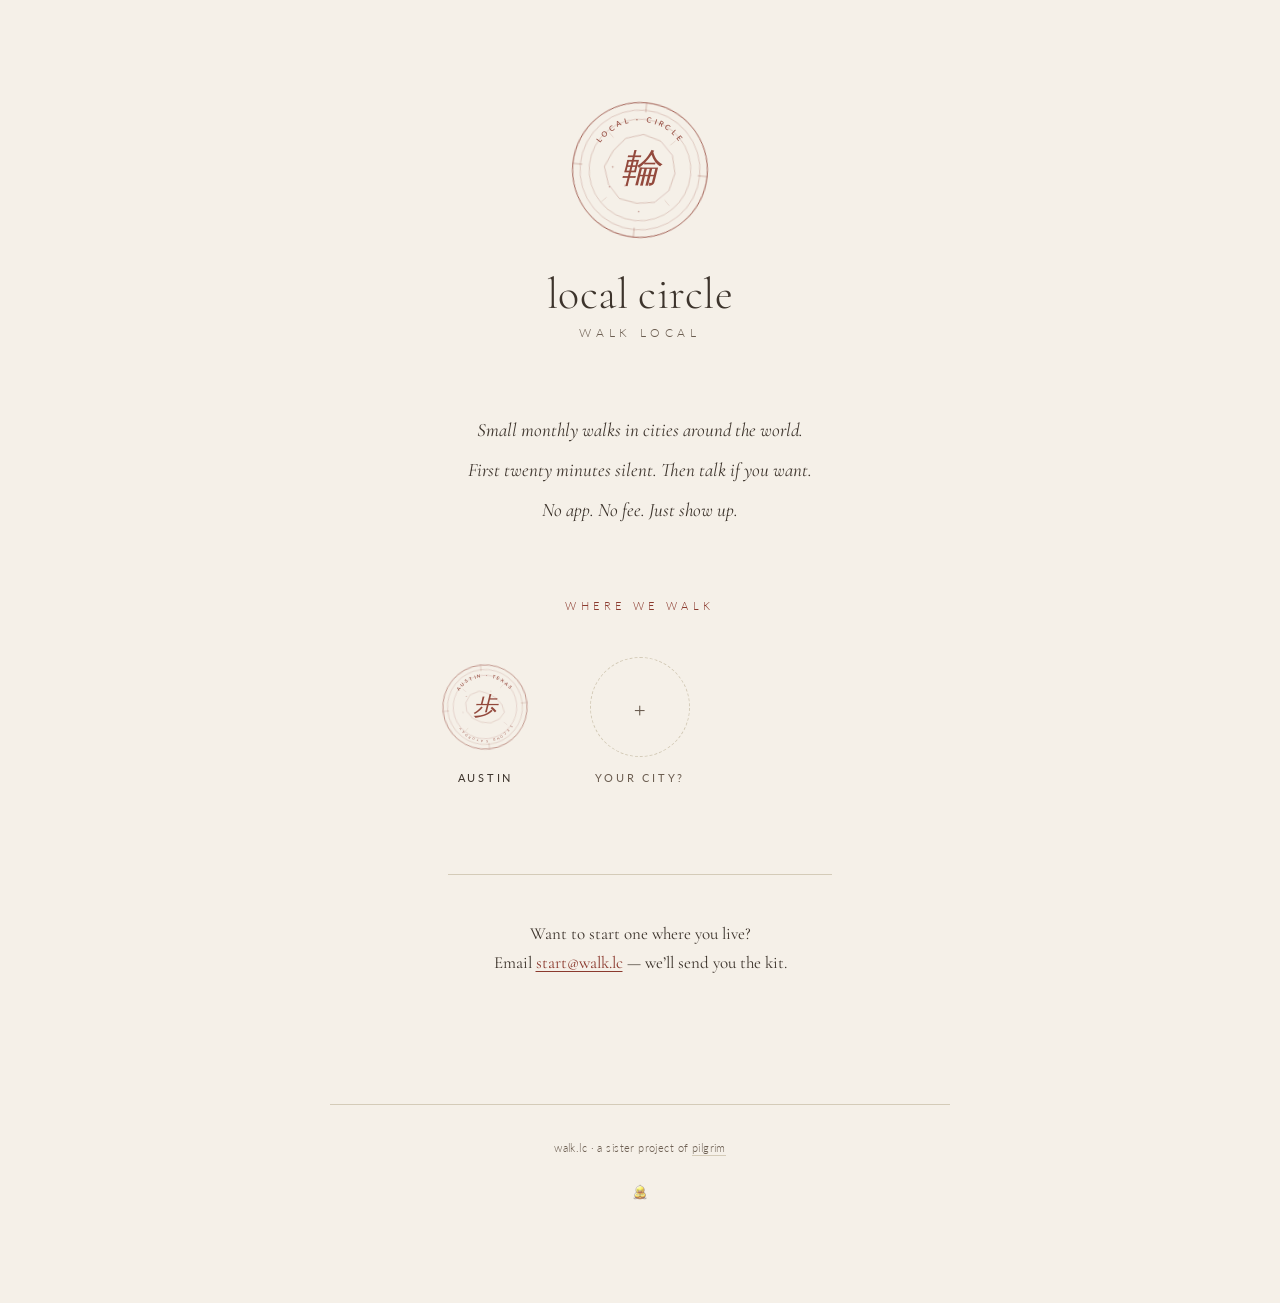
==== commit b675fdbd: "Shift Austin to second Saturdays + first walk archive The first Austin walk on May 2 surfaced two ch" ====
--- a/index.html
+++ b/index.html
@@ -118,7 +118,7 @@
           [30.2683, -97.7570],
           [30.2715, -97.7548]
         ],
-        "cadence": { "pattern": "first-saturday", "time": "08:00", "tz": "America/Chicago" }
+        "cadence": { "pattern": "second-saturday", "time": "08:00", "tz": "America/Chicago", "effectiveFrom": "2026-06-01" }
       }
     ]
   </script>
--- a/css/site.css
+++ b/css/site.css
@@ -467,6 +467,7 @@
   line-height: 0;
   text-decoration: none;
   border-bottom: none;
+  padding: 0;
   position: relative;
   width: 24px;
   height: 24px;
@@ -508,6 +509,211 @@
   opacity: 1;
 }
 
+/* ----- Walks archive (city page) ----- */
+
+.walks-archive {
+  margin-top: clamp(56px, 9vh, 88px);
+  padding-top: clamp(32px, 5vh, 48px);
+  border-top: 1px solid var(--rule);
+}
+
+.walks-grid {
+  display: grid;
+  grid-template-columns: repeat(auto-fill, minmax(140px, 1fr));
+  gap: clamp(20px, 3vw, 32px);
+  max-width: 32rem;
+  margin: 0 auto;
+}
+
+.walk-stamp {
+  display: flex;
+  flex-direction: column;
+  align-items: center;
+  text-align: center;
+  text-decoration: none;
+  color: inherit;
+  padding: 0.75rem 0.5rem;
+  border-radius: 4px;
+  transition: background 0.2s;
+}
+
+.walk-stamp:hover {
+  background: var(--accent-tint);
+  text-decoration: none;
+}
+
+.walk-stamp-seal {
+  width: clamp(96px, 18vw, 124px);
+  height: clamp(96px, 18vw, 124px);
+  display: block;
+  margin: 0 auto 0.75rem;
+  opacity: 0.92;
+}
+
+.walk-stamp-date {
+  font-family: var(--sans);
+  font-weight: 400;
+  font-size: 11px;
+  letter-spacing: 0.25em;
+  text-transform: uppercase;
+  color: var(--ink-soft);
+  margin-bottom: 0.2em;
+}
+
+.walk-stamp-meta {
+  font-family: var(--sans);
+  font-weight: 300;
+  font-size: 10.5px;
+  letter-spacing: 0.04em;
+  color: var(--ink-fog);
+}
+
+/* ----- Walk entry page ----- */
+
+.entry-hero {
+  margin-bottom: clamp(32px, 5vh, 48px);
+}
+
+.entry-eyebrow {
+  font-family: var(--sans);
+  font-weight: 300;
+  font-size: 11px;
+  letter-spacing: 0.4em;
+  text-transform: uppercase;
+  color: var(--accent);
+  margin: 0 0 0.6em;
+}
+
+.entry-seal {
+  display: block;
+  width: clamp(90px, 14vw, 120px);
+  height: auto;
+  margin: 0 auto 1rem;
+  opacity: 0.9;
+}
+
+.entry-hero h1 {
+  font-size: clamp(28px, 5vw, 38px);
+  margin-bottom: 0.2em;
+}
+
+.entry-hero .subtitle {
+  font-family: var(--sans);
+  font-weight: 300;
+  font-size: 12px;
+  letter-spacing: 0.3em;
+  text-transform: uppercase;
+  color: var(--ink-fog);
+  margin: 0;
+}
+
+.entry-etegami {
+  margin: clamp(32px, 5vh, 48px) 0;
+  text-align: center;
+}
+
+.entry-etegami img {
+  display: block;
+  width: 100%;
+  max-width: 480px;
+  height: auto;
+  margin: 0 auto;
+  background: #FAF7F0;
+  padding: clamp(8px, 1.4vw, 14px);
+  border: 1px solid var(--rule);
+  box-shadow:
+    0 1px 2px rgba(44, 36, 30, 0.06),
+    0 6px 18px rgba(44, 36, 30, 0.08);
+}
+
+.entry-etegami figcaption {
+  font-style: italic;
+  font-size: clamp(15px, 1.7vw, 17px);
+  color: var(--ink-soft);
+  margin-top: 1em;
+}
+
+.entry-stats {
+  margin: clamp(32px, 5vh, 48px) auto;
+  max-width: 28rem;
+}
+
+.entry-stats dl {
+  display: grid;
+  grid-template-columns: repeat(3, 1fr);
+  gap: 1.25em 1em;
+  margin: 0;
+}
+
+@media (max-width: 480px) {
+  .entry-stats dl { grid-template-columns: repeat(2, 1fr); }
+}
+
+.entry-stats dl > div {
+  text-align: center;
+}
+
+.entry-stats dt {
+  font-family: var(--sans);
+  font-weight: 300;
+  font-size: 10px;
+  letter-spacing: 0.3em;
+  text-transform: uppercase;
+  color: var(--ink-fog);
+  margin-bottom: 0.4em;
+}
+
+.entry-stats dd {
+  font-family: var(--serif);
+  font-size: clamp(18px, 2.2vw, 22px);
+  color: var(--ink-soft);
+  margin: 0;
+}
+
+.entry-caption {
+  font-style: italic;
+  text-align: center;
+  font-size: clamp(17px, 2vw, 20px);
+  line-height: 1.5;
+  color: var(--ink-soft);
+  margin: clamp(40px, 6vh, 60px) auto;
+  max-width: 32rem;
+  padding: 0 clamp(16px, 4vw, 32px);
+  border-left: none;
+}
+
+.entry-pilgrim {
+  margin-top: clamp(48px, 7vh, 72px);
+}
+
+.entry-iframe-wrap {
+  border: 1px solid var(--rule);
+  border-radius: 4px;
+  overflow: hidden;
+  margin-bottom: 0.75em;
+}
+
+.entry-iframe-wrap iframe {
+  display: block;
+  width: 100%;
+  height: 600px;
+  border: 0;
+  background: var(--paper-dim);
+}
+
+.entry-pilgrim .quiet {
+  text-align: center;
+  font-family: var(--sans);
+  font-weight: 300;
+  font-size: 11px;
+  letter-spacing: 0.04em;
+  color: var(--ink-fog);
+}
+
+.entry-pilgrim .quiet a {
+  color: var(--ink-fog);
+}
+
 /* ----- Reduced motion ----- */
 
 @media (prefers-reduced-motion: reduce) {
